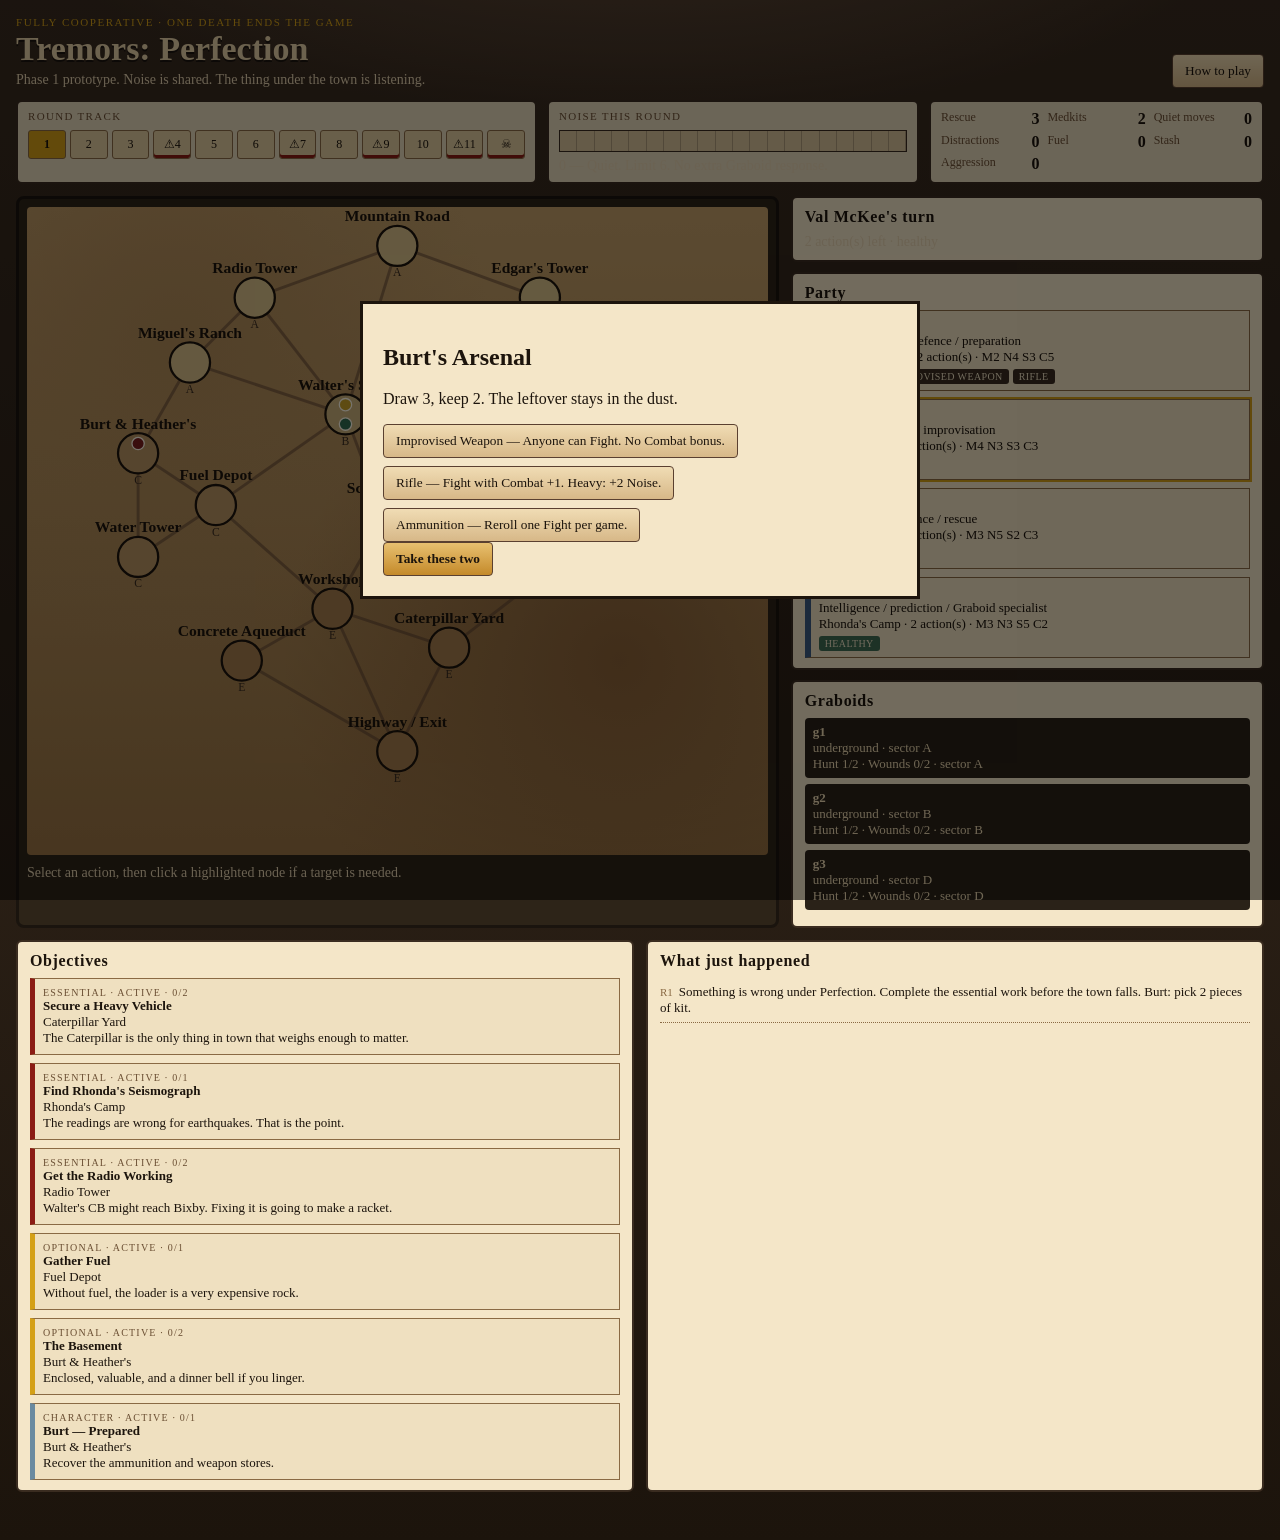
==== index.html @ 9f0be2ad "Apply unpublished Perfection ruleset at repo root. Noise floor of 1 per action (Don't Move / Quiet M" ====
<!doctype html>
<html lang="en">
  <head>
    <meta charset="utf-8" />
    <meta name="viewport" content="width=device-width, initial-scale=1" />
    <title>Tremors: Perfection</title>
    <link rel="stylesheet" href="./styles.css" />
  </head>
  <body>
    <div id="app">
      <header class="top">
        <div>
          <p class="kicker">Fully cooperative · one death ends the game</p>
          <h1>Tremors: Perfection</h1>
          <p class="tag">Phase 1 prototype. Noise is shared. The thing under the town is listening.</p>
        </div>
        <button id="helpBtn" type="button">How to play</button>
      </header>

      <section class="meters" aria-label="Round and noise">
        <div class="track-wrap">
          <div class="track-label">Round track</div>
          <ol id="roundTrack" class="round-track"></ol>
        </div>
        <div class="noise-wrap">
          <div class="track-label">Noise this round</div>
          <div id="noiseMeter" class="noise-meter"></div>
          <p id="noiseCaption" class="caption"></p>
        </div>
        <dl class="resources">
          <div><dt>Rescue</dt><dd id="resRescue">3</dd></div>
          <div><dt>Medkits</dt><dd id="resMed">2</dd></div>
          <div><dt>Quiet moves</dt><dd id="resQuiet">0</dd></div>
          <div><dt>Distractions</dt><dd id="resDist">0</dd></div>
          <div><dt>Fuel</dt><dd id="resFuel">0</dd></div>
          <div><dt>Stash</dt><dd id="resStash">0</dd></div>
          <div><dt>Aggression</dt><dd id="resAgg">0</dd></div>
        </dl>
      </section>

      <main class="board-layout">
        <section class="map-panel">
          <svg id="map" viewBox="0 0 100 100" role="img" aria-label="Map of Perfection"></svg>
          <p id="mapHint" class="caption">Select an action, then click a highlighted node if a target is needed.</p>
        </section>

        <aside class="side">
          <section class="panel" id="turnPanel">
            <h2 id="turnTitle">Turn</h2>
            <p id="turnStatus" class="lede"></p>
            <div id="actionList" class="actions"></div>
          </section>

          <section class="panel">
            <h2>Party</h2>
            <div id="party" class="party"></div>
          </section>

          <section class="panel">
            <h2>Graboids</h2>
            <div id="graboids" class="graboids"></div>
          </section>
        </aside>
      </main>

      <section class="bottom">
        <div class="panel">
          <h2>Objectives</h2>
          <div id="objectives" class="objectives"></div>
        </div>
        <div class="panel log-panel">
          <h2>What just happened</h2>
          <ol id="log" class="log"></ol>
        </div>
      </section>
    </div>

    <div id="modal" class="modal hidden" role="dialog" aria-modal="true">
      <div class="modal-card" id="modalCard"></div>
    </div>

    <div id="help" class="modal hidden" role="dialog" aria-modal="true">
      <div class="modal-card help-card">
        <h2>How to play</h2>
        <p>This is a solo-friendly table of the cooperative board game sketched in the design conversation. You control Val, Earl, Rhonda and Burt. <b>If anyone dies, everyone loses.</b></p>
        <ul>
          <li>Each character gets 2 actions (1 if Injured or Grabbed). Move, search, work objectives, divert, rescue, fight, rigs.</li>
          <li><b>Every action is at least 1 Noise</b> unless Rhonda has not moved this turn (Don't Move) or you spend a Quiet Move token.</li>
          <li>Round total: Quiet ≤8, Disturbed 9–14, Frenzy 15+. Location noise decays by 1 at the end of each round.</li>
          <li>Underground tokens climb a Hunt track. At Hunt 2 they <b>surface</b> and chase the nearest character.</li>
          <li>First catch by a worm: Threatened. The <b>same</b> worm catching you again: Grabbed. Miss 2 rounds and it submerges at Hunt 1.</li>
          <li>Grabbed keeps 1 action (Struggle). Rescue or Struggle pulls one node clear. 3 Rescue tokens for the game.</li>
          <li>Search: d6 + Search + node.search ≥ 9. Finds go to a shared stash (Pipe Bomb, Tripwire Bait, Fire Bomb, Line Rescue, Field Generator).</li>
          <li>Evacuate only from round 8+, essentials done, nobody grabbed or dead. Calamities on rounds 4, 7, 9, 11, 12.</li>
          <li>Finish every Essential objective and Evacuate, or still be alive with them done when round 12 ends.</li>
        </ul>
        <button id="helpClose" type="button">Close</button>
      </div>
    </div>

    <script src="./js/data.js"></script>
    <script src="./js/engine.js"></script>
    <script src="./js/ui.js"></script>
  </body>
</html>
---- styles.css ----
:root {
  --ink: #1c140c;
  --dust: #cbb089;
  --sand: #e8d2a8;
  --paper: #f4e6c8;
  --blood: #8b1c14;
  --rust: #a34a28;
  --sage: #3f6b52;
  --sky: #6a8aa0;
  --night: #2a2218;
  --gold: #d4a017;
}

* { box-sizing: border-box; }

html, body {
  margin: 0;
  background:
    radial-gradient(1200px 500px at 50% -10%, #6b5340 0%, transparent 55%),
    linear-gradient(#3a2c20, #1c140c);
  color: var(--ink);
  font-family: "Palatino Linotype", Palatino, "Book Antiqua", Georgia, serif;
}

#app {
  max-width: 1280px;
  margin: 0 auto;
  padding: 16px 16px 48px;
}

.top {
  display: flex;
  justify-content: space-between;
  align-items: flex-end;
  gap: 16px;
  color: var(--sand);
  margin-bottom: 12px;
}

.kicker {
  letter-spacing: 0.14em;
  text-transform: uppercase;
  font-size: 11px;
  margin: 0 0 4px;
  color: var(--gold);
}

h1 {
  font-size: 34px;
  margin: 0;
  line-height: 1;
  text-shadow: 0 2px 0 #0008;
}

.tag, .caption, .lede {
  margin: 6px 0 0;
  color: #e6d3b0;
  font-size: 14px;
}

button {
  font-family: inherit;
  cursor: pointer;
  border: 1px solid #5a4030;
  background: linear-gradient(#f0dcb4, #d7b888);
  color: var(--ink);
  padding: 8px 12px;
  border-radius: 4px;
}

button:hover { filter: brightness(1.05); }
button.primary { background: linear-gradient(#e8c070, #c48a2a); font-weight: 700; }
button.danger { background: linear-gradient(#c45a3a, #8b1c14); color: #fff; border-color: #4a120c; }
button:disabled { opacity: 0.45; cursor: not-allowed; }

.meters {
  display: grid;
  grid-template-columns: 1.4fr 1fr 0.9fr;
  gap: 10px;
  margin-bottom: 12px;
}

.track-wrap, .noise-wrap, .resources {
  background: #f4e6c8ee;
  border: 2px solid #3a2c20;
  border-radius: 6px;
  padding: 8px 10px;
}

.track-label {
  font-size: 11px;
  letter-spacing: 0.12em;
  text-transform: uppercase;
  color: #6a4e32;
}

.round-track {
  list-style: none;
  display: flex;
  gap: 4px;
  padding: 8px 0 0;
  margin: 0;
}

.round-track li {
  flex: 1;
  text-align: center;
  font-size: 12px;
  padding: 6px 0;
  background: #e2cc9f;
  border: 1px solid #8a6a44;
  border-radius: 3px;
}

.round-track li.now { background: var(--gold); font-weight: 700; }
.round-track li.warn { box-shadow: inset 0 -3px 0 var(--blood); }
.round-track li.done { opacity: 0.45; }

.noise-meter {
  display: flex;
  height: 22px;
  margin-top: 8px;
  border: 1px solid #3a2c20;
  overflow: hidden;
}

.noise-meter span {
  flex: 1;
  background: #d9c49a;
  border-right: 1px solid #3a2c2044;
}

.noise-meter span.on.quiet { background: #7ea36a; }
.noise-meter span.on.disturbed { background: #d4a017; }
.noise-meter span.on.frenzy { background: var(--blood); }

.resources {
  display: grid;
  grid-template-columns: repeat(3, 1fr);
  gap: 4px 8px;
  margin: 0;
}

.resources div { display: flex; justify-content: space-between; gap: 8px; }
.resources dt { font-size: 12px; color: #6a4e32; }
.resources dd { margin: 0; font-weight: 700; }

.board-layout {
  display: grid;
  grid-template-columns: 1.45fr 0.9fr;
  gap: 12px;
}

.map-panel {
  background: #2d2418;
  border: 3px solid #1a140e;
  border-radius: 8px;
  padding: 8px;
}

#map {
  width: 100%;
  height: min(72vh, 760px);
  background:
    radial-gradient(circle at 20% 20%, #b08a58 0%, transparent 40%),
    radial-gradient(circle at 80% 70%, #8a6238 0%, transparent 45%),
    linear-gradient(#c4a06a, #9a7444);
  border-radius: 4px;
}

.side { display: flex; flex-direction: column; gap: 10px; }

.panel {
  background: var(--paper);
  border: 2px solid #3a2c20;
  border-radius: 6px;
  padding: 10px 12px;
}

.panel h2 {
  margin: 0 0 8px;
  font-size: 16px;
  letter-spacing: 0.04em;
}

.actions { display: flex; flex-direction: column; gap: 6px; }
.actions button { text-align: left; }

.party { display: flex; flex-direction: column; gap: 8px; }

.char-card {
  border: 1px solid #8a6a44;
  border-left: 6px solid var(--color, #444);
  padding: 6px 8px;
  background: #efe0c0;
  font-size: 13px;
}

.char-card.active { outline: 2px solid var(--gold); }
.char-card b { display: block; font-size: 14px; }
.badges { display: flex; flex-wrap: wrap; gap: 4px; margin-top: 4px; }
.badge {
  font-size: 10px;
  letter-spacing: 0.04em;
  text-transform: uppercase;
  background: #3a2c20;
  color: #f4e6c8;
  padding: 2px 6px;
  border-radius: 3px;
}
.badge.warn { background: var(--blood); }
.badge.ok { background: var(--sage); }

.graboids { font-size: 13px; }
.graboid {
  padding: 6px 8px;
  margin-bottom: 6px;
  background: #2a2218;
  color: #f0dcb4;
  border-radius: 4px;
}
.graboid.surfaced { background: var(--blood); color: #fff; }

.bottom {
  display: grid;
  grid-template-columns: 1fr 1fr;
  gap: 12px;
  margin-top: 12px;
}

.objectives { display: flex; flex-direction: column; gap: 8px; }
.obj {
  border: 1px solid #8a6a44;
  padding: 8px;
  background: #efe0c0;
  font-size: 13px;
}
.obj.essential { border-left: 5px solid var(--blood); }
.obj.optional { border-left: 5px solid var(--gold); }
.obj.character { border-left: 5px solid var(--sky); }
.obj.passed { opacity: 0.65; }
.obj.failed { background: #e8c0b0; }
.obj .kind { font-size: 10px; letter-spacing: 0.12em; text-transform: uppercase; color: #6a4e32; }

.log {
  list-style: none;
  margin: 0;
  padding: 0;
  max-height: 280px;
  overflow: auto;
  font-size: 13px;
}
.log li {
  padding: 6px 0;
  border-bottom: 1px dotted #8a6a44;
}
.log .round-tag { color: #8a6a44; font-size: 11px; margin-right: 6px; }

.node-hit { cursor: pointer; }
.node-label { font-size: 2.4px; font-weight: 700; fill: #1c140c; pointer-events: none; }
.node-sub { font-size: 1.8px; fill: #3a2c20; pointer-events: none; }

.modal {
  position: fixed;
  inset: 0;
  background: #0008;
  display: flex;
  align-items: center;
  justify-content: center;
  padding: 20px;
  z-index: 20;
}
.modal.hidden { display: none; }
.modal-card {
  background: var(--paper);
  border: 3px solid #1c140c;
  max-width: 560px;
  width: 100%;
  padding: 20px;
  max-height: 90vh;
  overflow: auto;
}
.help-card ul { padding-left: 18px; }
.help-card li { margin: 8px 0; }
.choice-row { display: flex; flex-wrap: wrap; gap: 8px; margin-top: 12px; }

.end-banner {
  position: sticky;
  top: 0;
  z-index: 5;
  padding: 10px 12px;
  margin-bottom: 10px;
  font-weight: 700;
}
.end-banner.win { background: #3f6b52; color: #f4e6c8; }
.end-banner.loss { background: var(--blood); color: #fff; }

@media (max-width: 980px) {
  .meters, .board-layout, .bottom { grid-template-columns: 1fr; }
  #map { height: 62vh; }
}
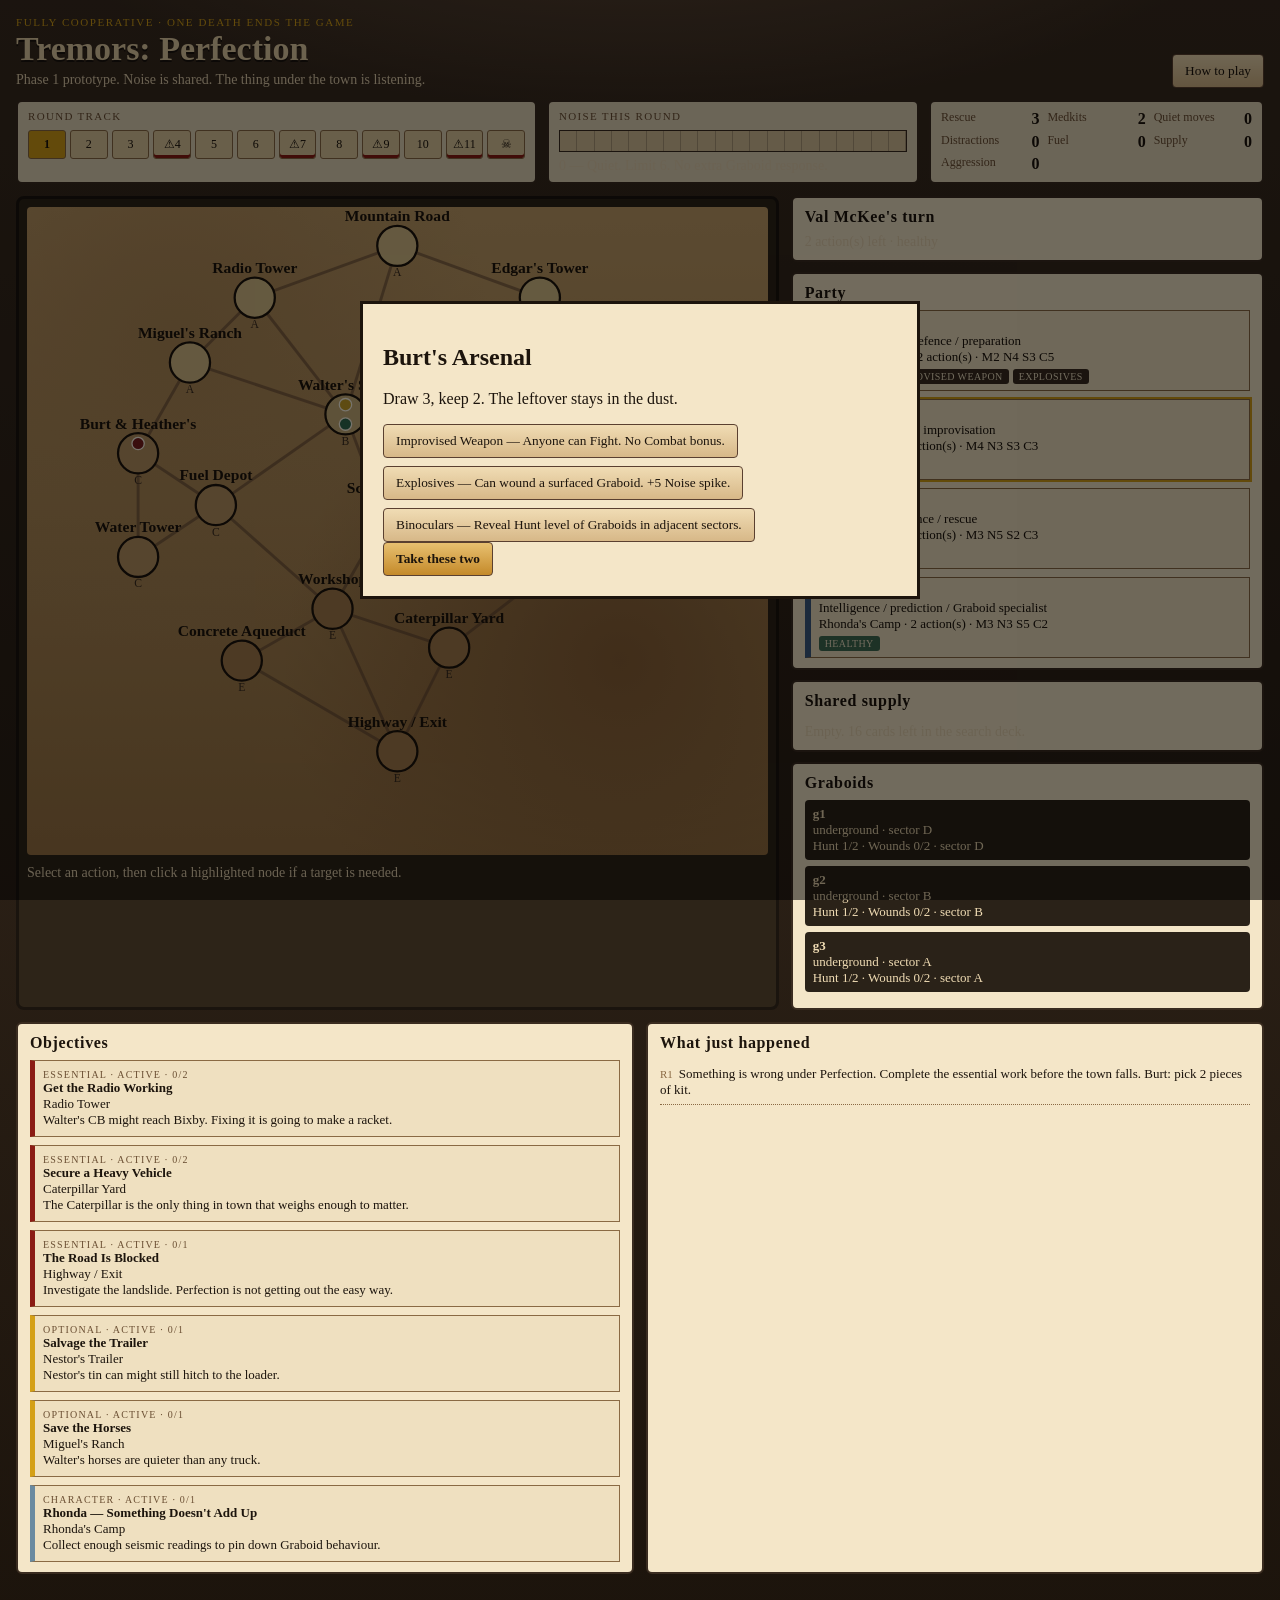
==== commit e772e8e3: "Add combinable search items and five rig recipes. Search now draws from a 16-card deck into a shared" ====
--- a/index.html
+++ b/index.html
@@ -33,7 +33,7 @@
           <div><dt>Quiet moves</dt><dd id="resQuiet">0</dd></div>
           <div><dt>Distractions</dt><dd id="resDist">0</dd></div>
           <div><dt>Fuel</dt><dd id="resFuel">0</dd></div>
-          <div><dt>Stash</dt><dd id="resStash">0</dd></div>
+          <div><dt>Supply</dt><dd id="resStash">0</dd></div>
           <div><dt>Aggression</dt><dd id="resAgg">0</dd></div>
         </dl>
       </section>
@@ -54,6 +54,11 @@
           <section class="panel">
             <h2>Party</h2>
             <div id="party" class="party"></div>
+          </section>
+
+          <section class="panel">
+            <h2>Shared supply</h2>
+            <div id="supply" class="supply"></div>
           </section>
 
           <section class="panel">
@@ -84,13 +89,14 @@
         <h2>How to play</h2>
         <p>This is a solo-friendly table of the cooperative board game sketched in the design conversation. You control Val, Earl, Rhonda and Burt. <b>If anyone dies, everyone loses.</b></p>
         <ul>
-          <li>Each character gets 2 actions (1 if Injured or Grabbed). Move, search, work objectives, divert, rescue, fight, rigs.</li>
+          <li>Each character gets 2 actions (1 if Injured or Grabbed). Move, search, work objectives, divert, rescue, fight, use items, rig combos.</li>
           <li><b>Every action is at least 1 Noise</b> unless Rhonda has not moved this turn (Don't Move) or you spend a Quiet Move token.</li>
           <li>Round total: Quiet ≤8, Disturbed 9–14, Frenzy 15+. Location noise decays by 1 at the end of each round.</li>
           <li>Underground tokens climb a Hunt track. At Hunt 2 they <b>surface</b> and chase the nearest character.</li>
           <li>First catch by a worm: Threatened. The <b>same</b> worm catching you again: Grabbed. Miss 2 rounds and it submerges at Hunt 1.</li>
           <li>Grabbed keeps 1 action (Struggle). Rescue or Struggle pulls one node clear. 3 Rescue tokens for the game.</li>
-          <li>Search: d6 + Search + node.search ≥ 9. Finds go to a shared stash (Pipe Bomb, Tripwire Bait, Fire Bomb, Line Rescue, Field Generator).</li>
+          <li>Search: d6 + Search + node.search ≥ 9 (the target rises by 1 after each find at that node). Draws from a 16-card item deck into a shared supply.</li>
+          <li>Items are minor alone. Combine two: Pipe Bomb, Tripwire Bait (next surface at a node you pick, no ambush), Fire Bomb, Line Rescue, Field Generator.</li>
           <li>Evacuate only from round 8+, essentials done, nobody grabbed or dead. Calamities on rounds 4, 7, 9, 11, 12.</li>
           <li>Finish every Essential objective and Evacuate, or still be alive with them done when round 12 ends.</li>
         </ul>
--- a/styles.css
+++ b/styles.css
@@ -212,6 +212,10 @@
 .badge.ok { background: var(--sage); }
 
 .graboids { font-size: 13px; }
+
+.supply { font-size: 13px; display: flex; flex-direction: column; gap: 6px; }
+.supply-row b { display: block; }
+.supply-row div { color: #6a4e32; }
 .graboid {
   padding: 6px 8px;
   margin-bottom: 6px;
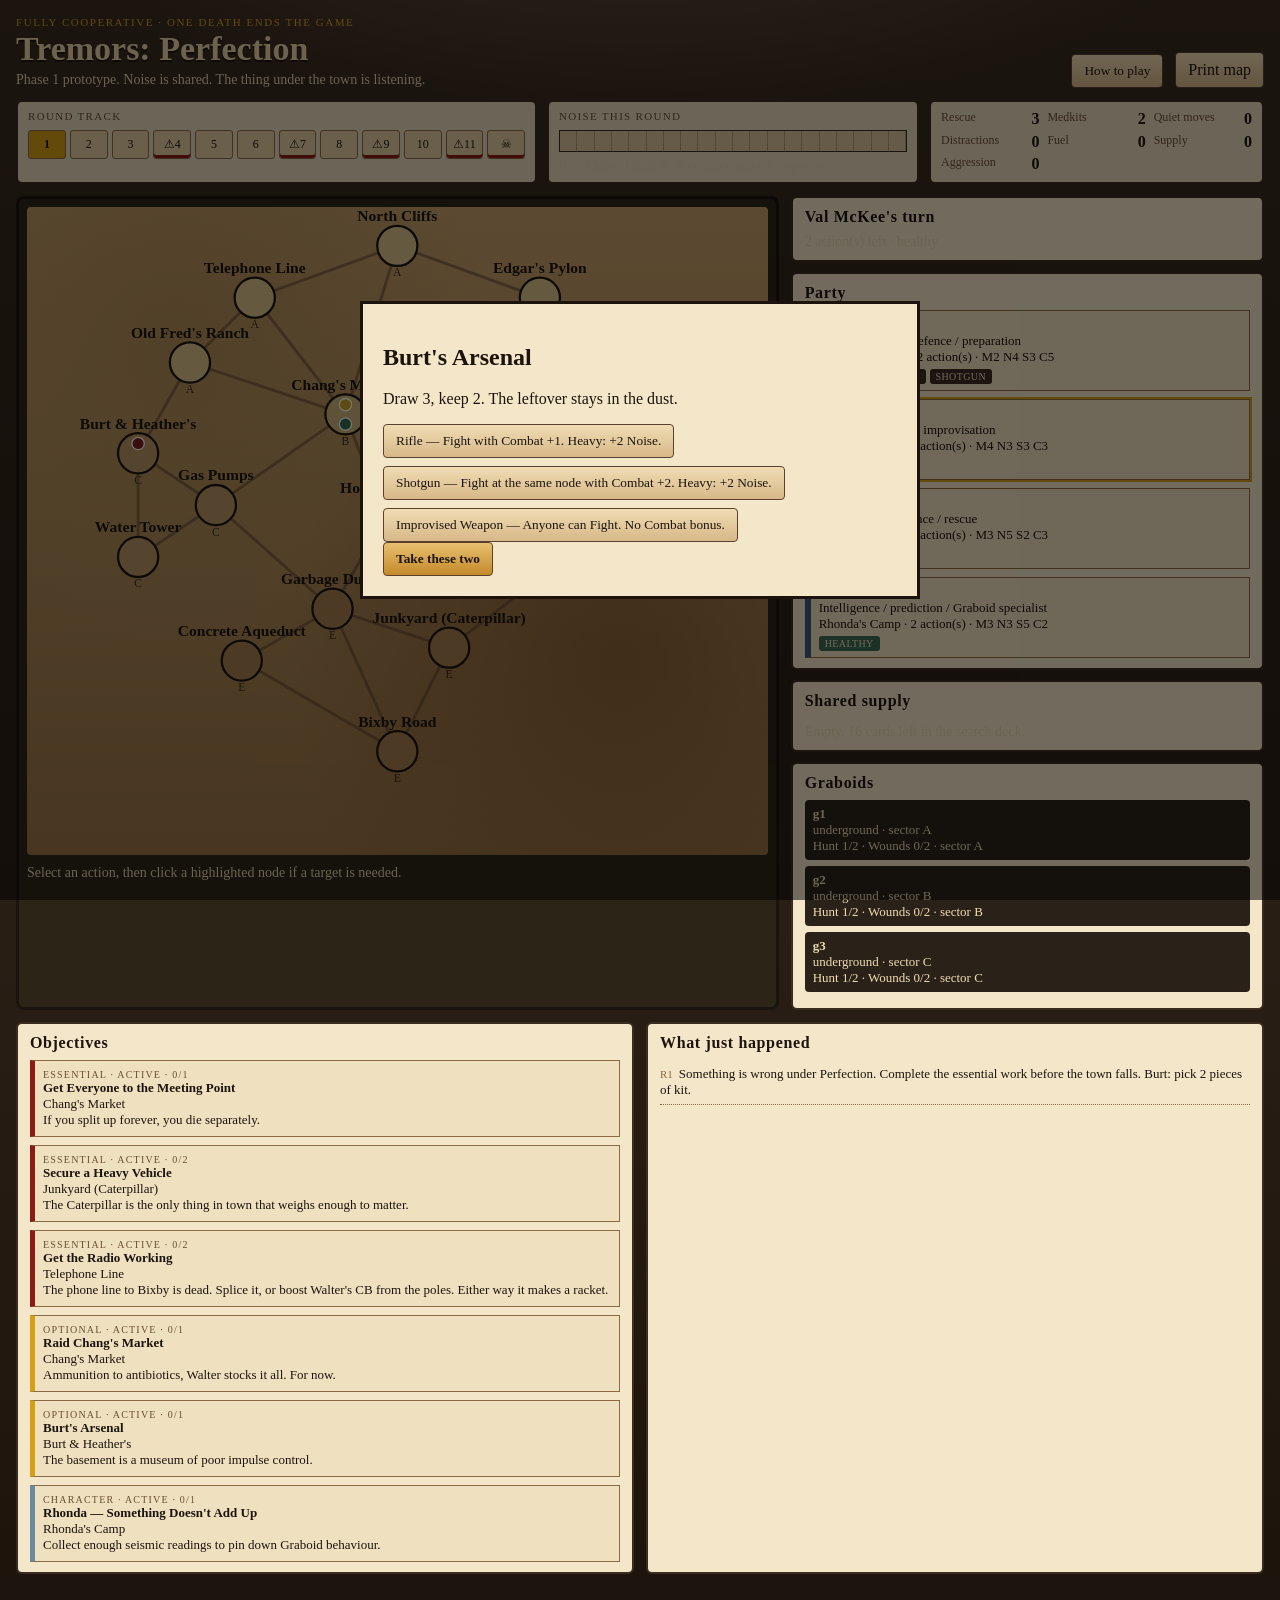
==== commit 7c4d3cab: "Add a printable Phase 1 map. Landscape letter/A4 page of the current 18-node hybrid board (town plus" ====
--- a/index.html
+++ b/index.html
@@ -14,7 +14,10 @@
           <h1>Tremors: Perfection</h1>
           <p class="tag">Phase 1 prototype. Noise is shared. The thing under the town is listening.</p>
         </div>
-        <button id="helpBtn" type="button">How to play</button>
+        <div>
+          <button id="helpBtn" type="button">How to play</button>
+          <a href="./print/map.html" style="display:inline-block;margin-left:8px;padding:8px 12px;border:1px solid #5a4030;background:linear-gradient(#f0dcb4,#d7b888);color:#1c140c;text-decoration:none;border-radius:4px;">Print map</a>
+        </div>
       </header>
 
       <section class="meters" aria-label="Round and noise">
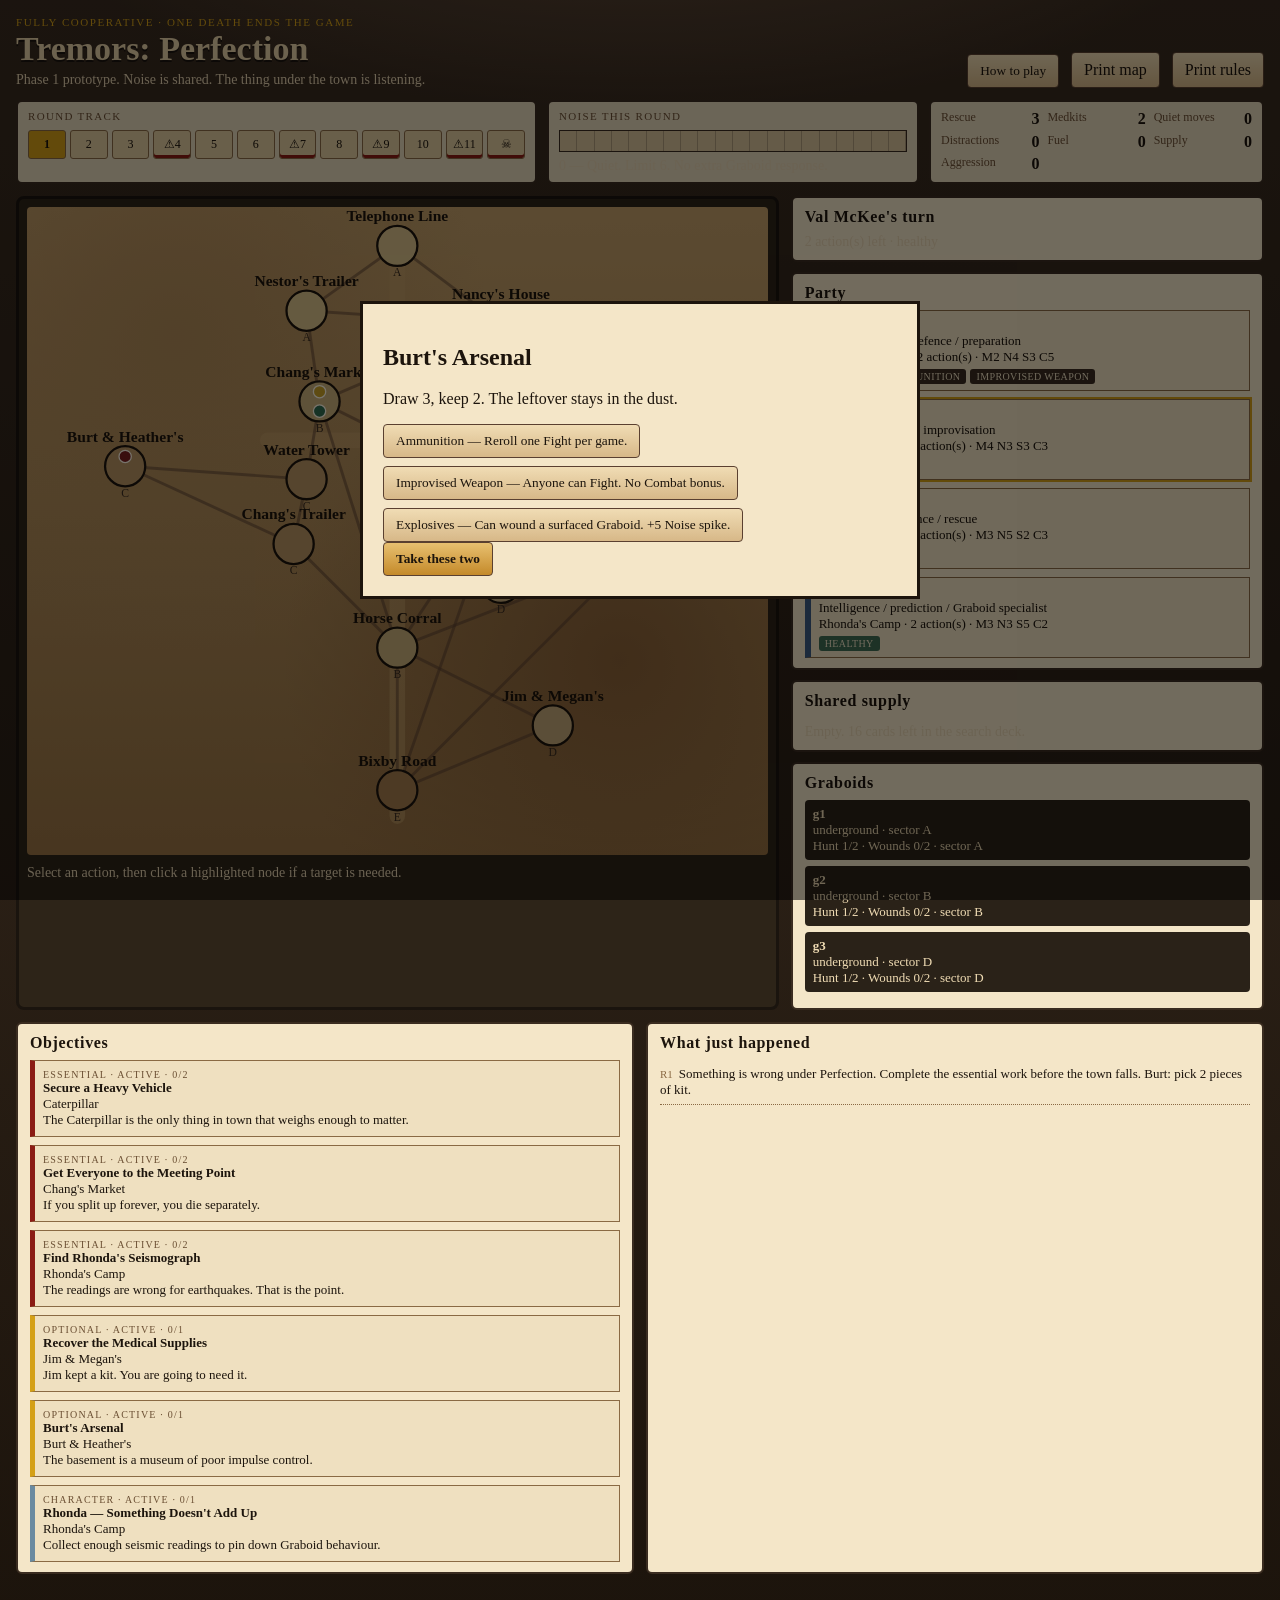
==== commit 0a69a896: "Add a one-page printable playtest rules sheet. Dense two-column letter copy of the live Phase 1 engi" ====
--- a/index.html
+++ b/index.html
@@ -17,6 +17,7 @@
         <div>
           <button id="helpBtn" type="button">How to play</button>
           <a href="./print/map.html" style="display:inline-block;margin-left:8px;padding:8px 12px;border:1px solid #5a4030;background:linear-gradient(#f0dcb4,#d7b888);color:#1c140c;text-decoration:none;border-radius:4px;">Print map</a>
+          <a href="./print/rules.html" style="display:inline-block;margin-left:8px;padding:8px 12px;border:1px solid #5a4030;background:linear-gradient(#f0dcb4,#d7b888);color:#1c140c;text-decoration:none;border-radius:4px;">Print rules</a>
         </div>
       </header>
 
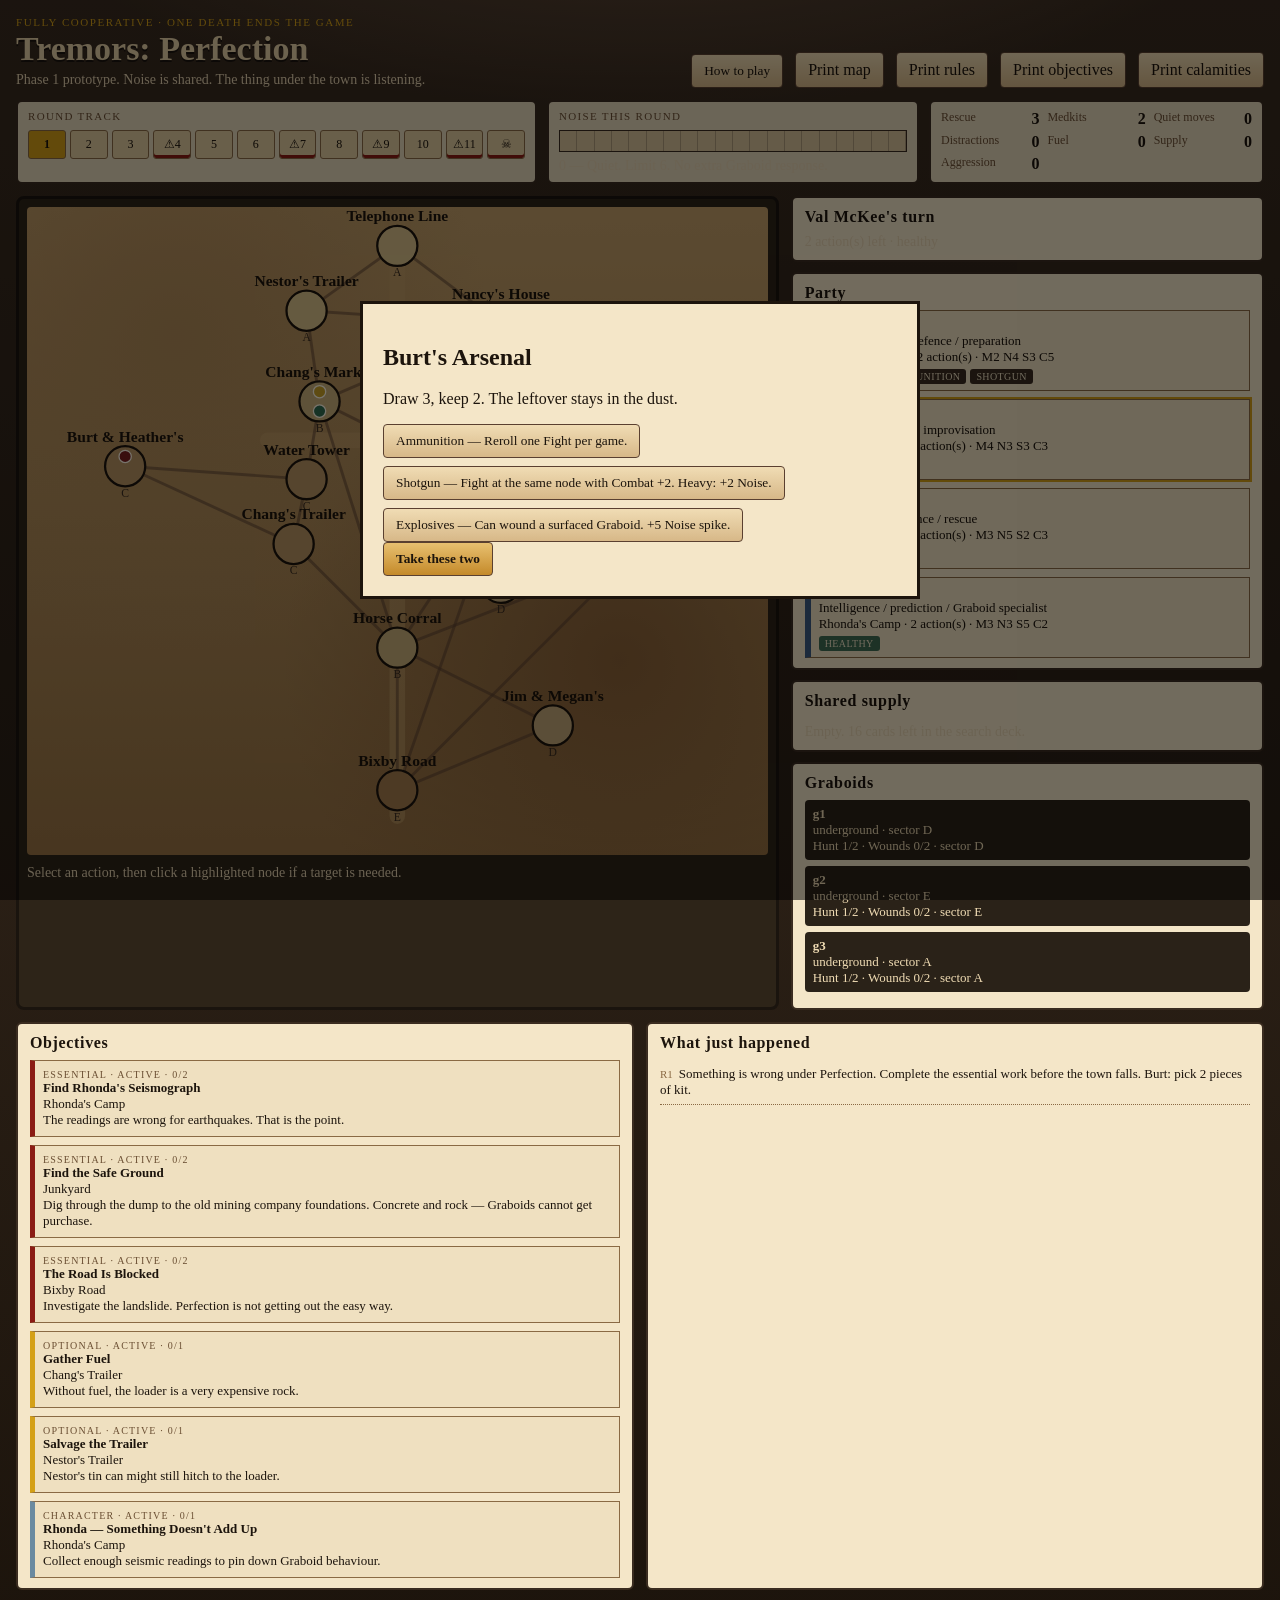
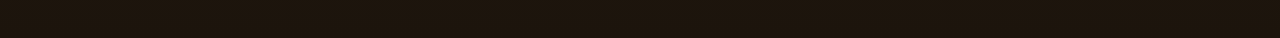
==== commit a419a089: "Add printable objective and calamity card decks Create poker-sized print pages generated from js/dat" ====
--- a/index.html
+++ b/index.html
@@ -18,6 +18,8 @@
           <button id="helpBtn" type="button">How to play</button>
           <a href="./print/map.html" style="display:inline-block;margin-left:8px;padding:8px 12px;border:1px solid #5a4030;background:linear-gradient(#f0dcb4,#d7b888);color:#1c140c;text-decoration:none;border-radius:4px;">Print map</a>
           <a href="./print/rules.html" style="display:inline-block;margin-left:8px;padding:8px 12px;border:1px solid #5a4030;background:linear-gradient(#f0dcb4,#d7b888);color:#1c140c;text-decoration:none;border-radius:4px;">Print rules</a>
+          <a href="./print/objectives.html" style="display:inline-block;margin-left:8px;padding:8px 12px;border:1px solid #5a4030;background:linear-gradient(#f0dcb4,#d7b888);color:#1c140c;text-decoration:none;border-radius:4px;">Print objectives</a>
+          <a href="./print/calamities.html" style="display:inline-block;margin-left:8px;padding:8px 12px;border:1px solid #5a4030;background:linear-gradient(#f0dcb4,#d7b888);color:#1c140c;text-decoration:none;border-radius:4px;">Print calamities</a>
         </div>
       </header>
 
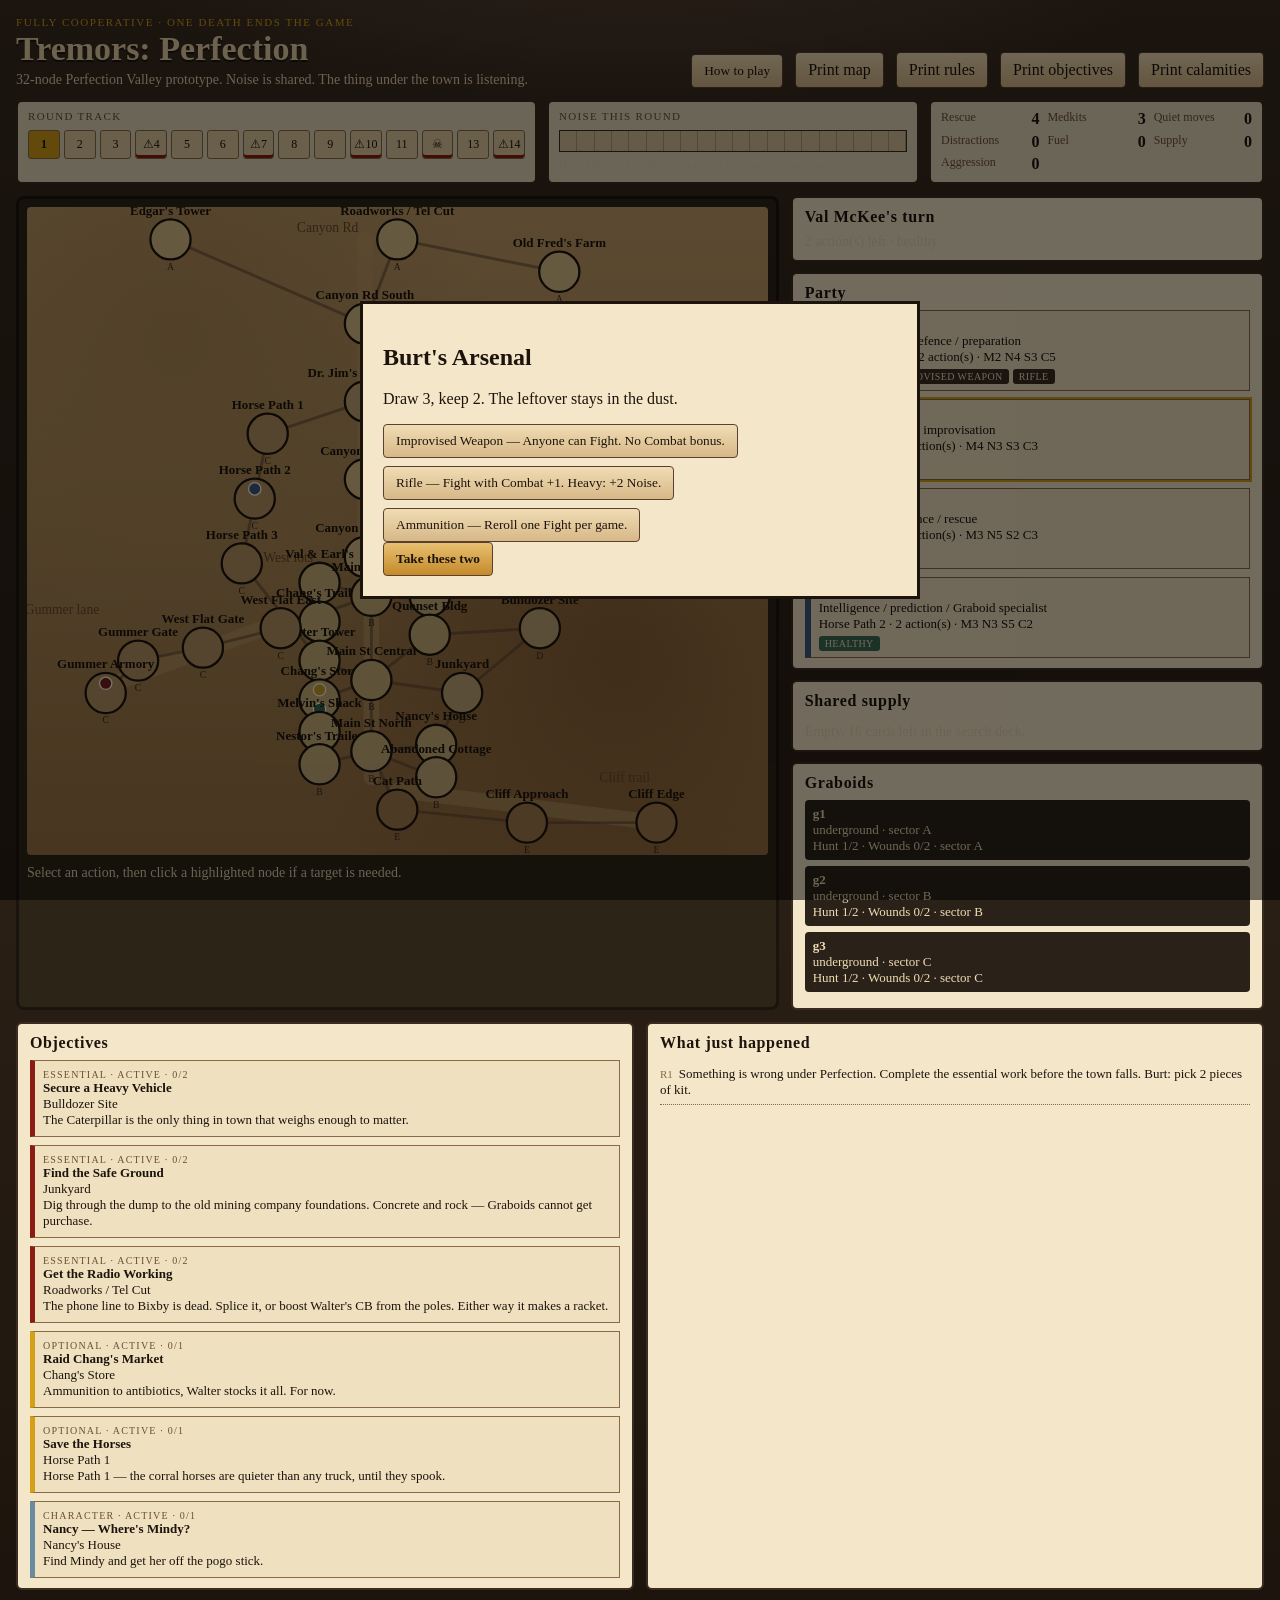
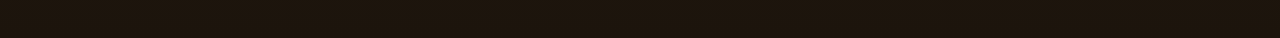
==== commit 1ee09710: "Wire 32-node Perfection Valley board into game engine Load nodes, routes, sectors, and streets from " ====
--- a/index.html
+++ b/index.html
@@ -12,7 +12,7 @@
         <div>
           <p class="kicker">Fully cooperative · one death ends the game</p>
           <h1>Tremors: Perfection</h1>
-          <p class="tag">Phase 1 prototype. Noise is shared. The thing under the town is listening.</p>
+          <p class="tag">32-node Perfection Valley prototype. Noise is shared. The thing under the town is listening.</p>
         </div>
         <div>
           <button id="helpBtn" type="button">How to play</button>
@@ -103,13 +103,14 @@
           <li>Grabbed keeps 1 action (Struggle). Rescue or Struggle pulls one node clear. 3 Rescue tokens for the game.</li>
           <li>Search: d6 + Search + node.search ≥ 9 (the target rises by 1 after each find at that node). Draws from a 16-card item deck into a shared supply.</li>
           <li>Items are minor alone. Combine two: Pipe Bomb, Tripwire Bait (next surface at a node you pick, no ambush), Fire Bomb, Line Rescue, Field Generator.</li>
-          <li>Evacuate only from round 8+, essentials done, nobody grabbed or dead. Calamities on rounds 4, 7, 9, 11, 12.</li>
-          <li>Finish every Essential objective and Evacuate, or still be alive with them done when round 12 ends.</li>
+          <li>Evacuate only from round 10+, essentials done, nobody grabbed or dead. Calamities on rounds 4, 7, 10, 12, 14.</li>
+          <li>Finish every Essential objective and Evacuate, or still be alive with them done when round 14 ends.</li>
         </ul>
         <button id="helpClose" type="button">Close</button>
       </div>
     </div>
 
+    <script src="./js/valley-board.js"></script>
     <script src="./js/data.js"></script>
     <script src="./js/engine.js"></script>
     <script src="./js/ui.js"></script>
--- a/styles.css
+++ b/styles.css
@@ -261,8 +261,8 @@
 .log .round-tag { color: #8a6a44; font-size: 11px; margin-right: 6px; }
 
 .node-hit { cursor: pointer; }
-.node-label { font-size: 2.4px; font-weight: 700; fill: #1c140c; pointer-events: none; }
-.node-sub { font-size: 1.8px; fill: #3a2c20; pointer-events: none; }
+.node-label { font-size: 2px; font-weight: 700; fill: #1c140c; pointer-events: none; }
+.node-sub { font-size: 1.5px; fill: #3a2c20; pointer-events: none; }
 
 .modal {
   position: fixed;
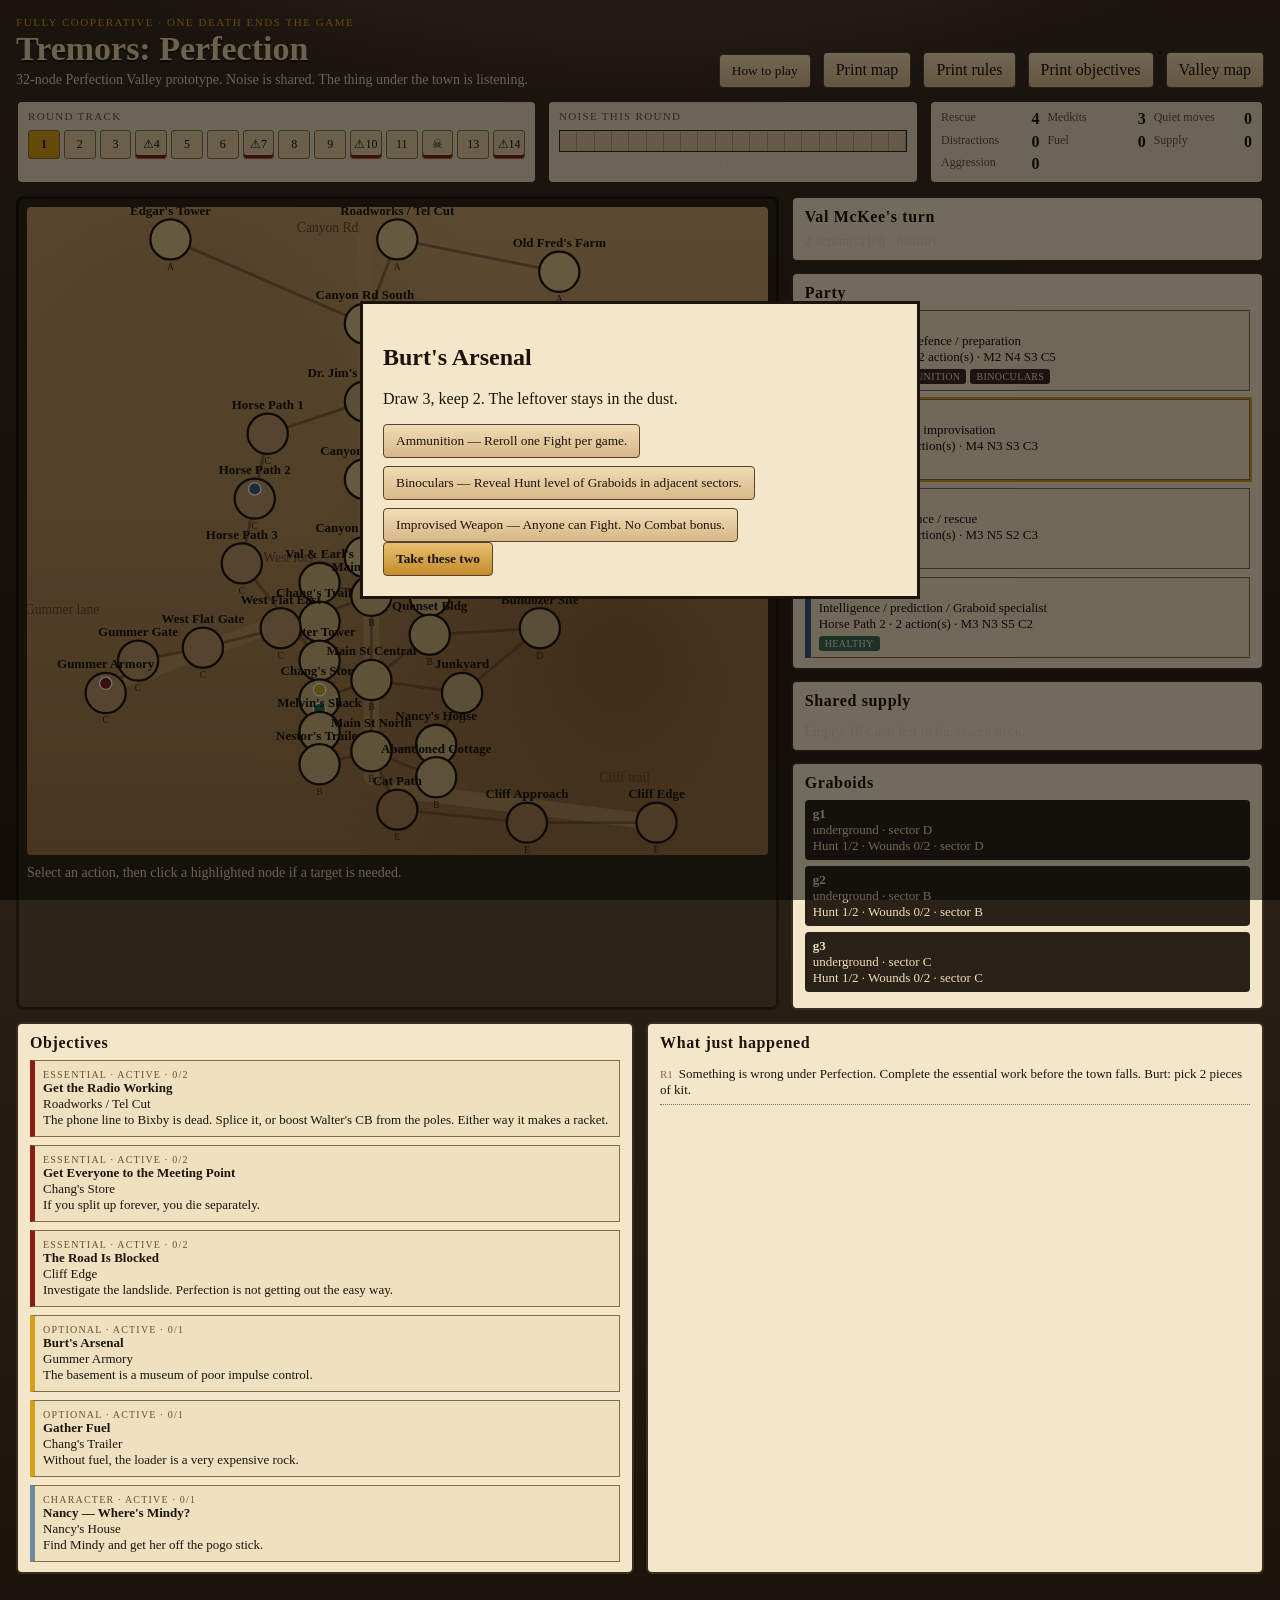
==== commit ff61d097: "Add thematic 300 DPI Perfection Valley board map Save the movie-style tactical map renderer (terrain" ====
--- a/index.html
+++ b/index.html
@@ -19,7 +19,7 @@
           <a href="./print/map.html" style="display:inline-block;margin-left:8px;padding:8px 12px;border:1px solid #5a4030;background:linear-gradient(#f0dcb4,#d7b888);color:#1c140c;text-decoration:none;border-radius:4px;">Print map</a>
           <a href="./print/rules.html" style="display:inline-block;margin-left:8px;padding:8px 12px;border:1px solid #5a4030;background:linear-gradient(#f0dcb4,#d7b888);color:#1c140c;text-decoration:none;border-radius:4px;">Print rules</a>
           <a href="./print/objectives.html" style="display:inline-block;margin-left:8px;padding:8px 12px;border:1px solid #5a4030;background:linear-gradient(#f0dcb4,#d7b888);color:#1c140c;text-decoration:none;border-radius:4px;">Print objectives</a>
-          <a href="./print/calamities.html" style="display:inline-block;margin-left:8px;padding:8px 12px;border:1px solid #5a4030;background:linear-gradient(#f0dcb4,#d7b888);color:#1c140c;text-decoration:none;border-radius:4px;">Print calamities</a>
+          <a href="./docs/Perfection_Valley_Full_Board_Map.png" style="display:inline-block;margin-left:8px;padding:8px 12px;border:1px solid #5a4030;background:linear-gradient(#f0dcb4,#d7b888);color:#1c140c;text-decoration:none;border-radius:4px;">Valley map</a>
         </div>
       </header>
 
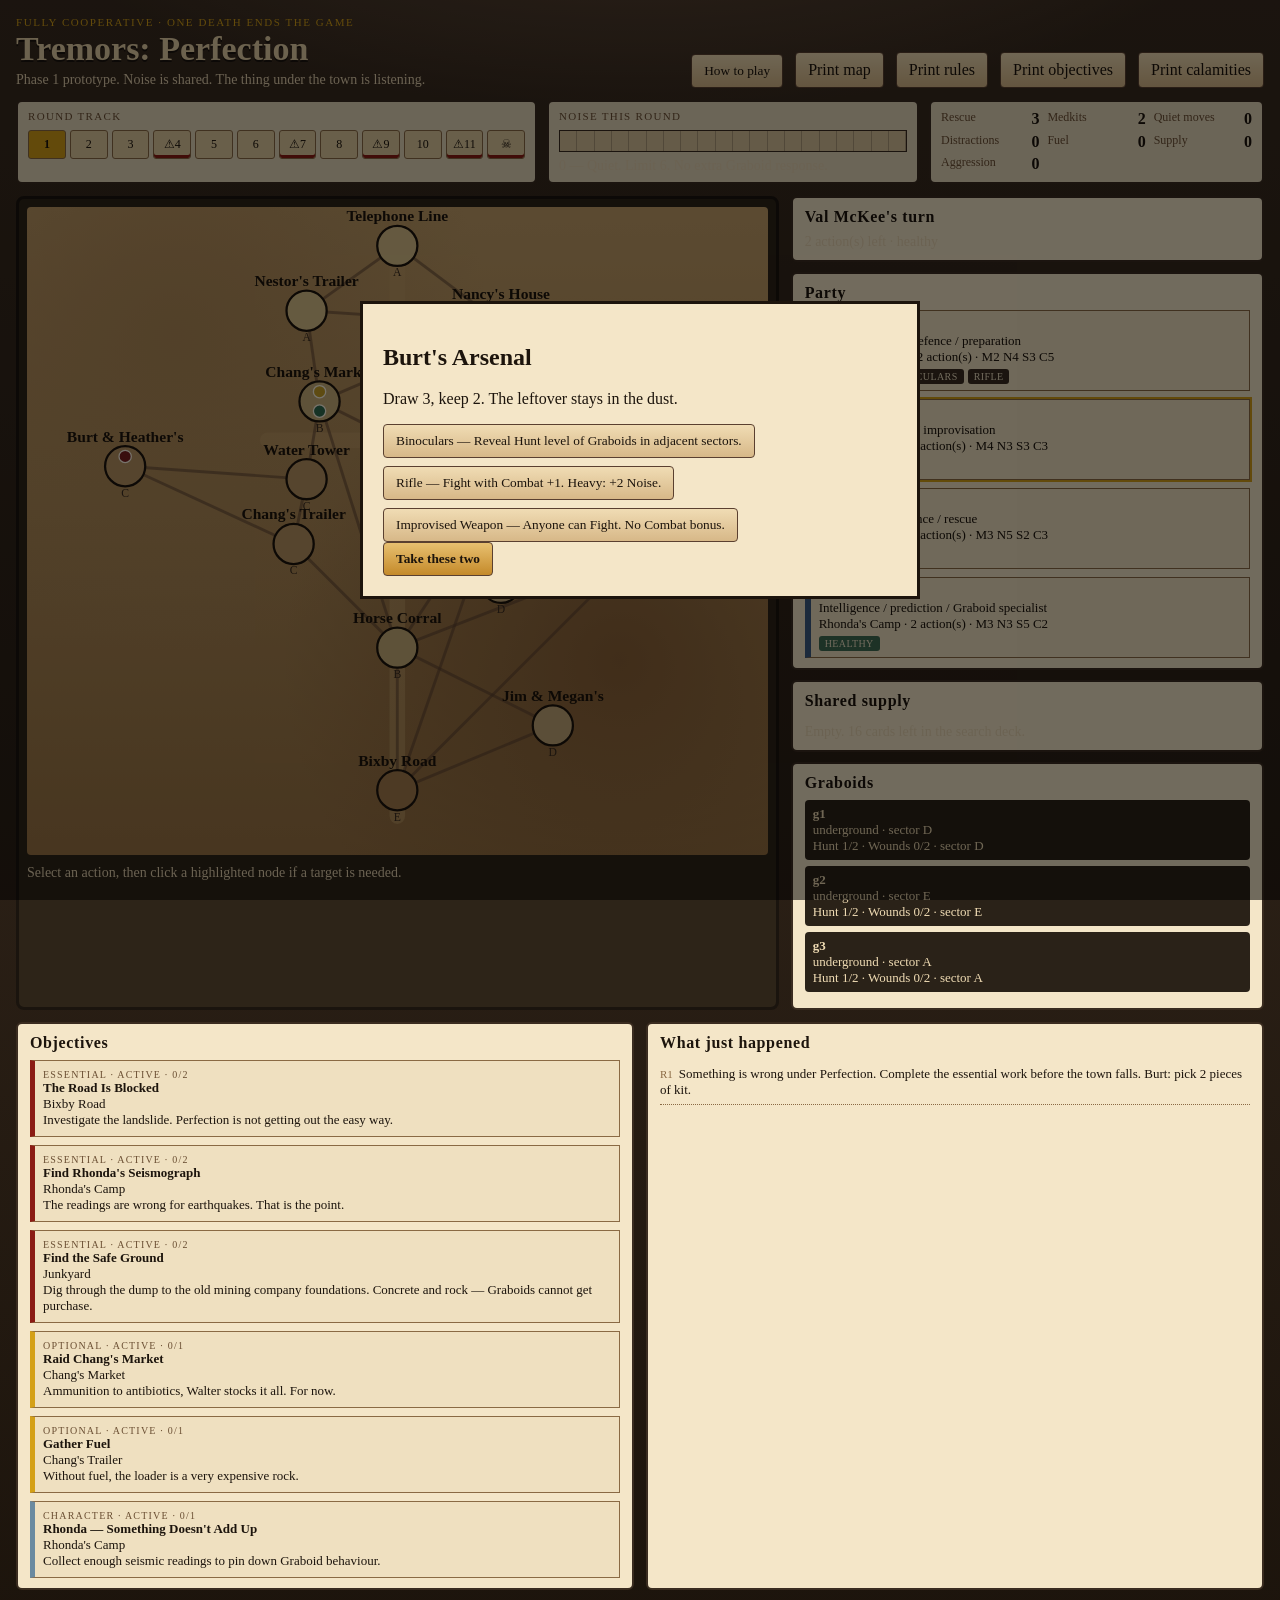
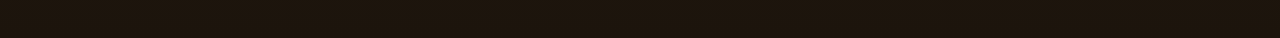
==== commit aad8a0ca: "Merge c8762d3a592174c06cbaf2d57c28cc647cfc57ff into 9f0be2ad36c77ed229ce84aab3539248c070256b" ====
--- a/index.html
+++ b/index.html
@@ -12,14 +12,14 @@
         <div>
           <p class="kicker">Fully cooperative · one death ends the game</p>
           <h1>Tremors: Perfection</h1>
-          <p class="tag">32-node Perfection Valley prototype. Noise is shared. The thing under the town is listening.</p>
+          <p class="tag">Phase 1 prototype. Noise is shared. The thing under the town is listening.</p>
         </div>
         <div>
           <button id="helpBtn" type="button">How to play</button>
           <a href="./print/map.html" style="display:inline-block;margin-left:8px;padding:8px 12px;border:1px solid #5a4030;background:linear-gradient(#f0dcb4,#d7b888);color:#1c140c;text-decoration:none;border-radius:4px;">Print map</a>
           <a href="./print/rules.html" style="display:inline-block;margin-left:8px;padding:8px 12px;border:1px solid #5a4030;background:linear-gradient(#f0dcb4,#d7b888);color:#1c140c;text-decoration:none;border-radius:4px;">Print rules</a>
           <a href="./print/objectives.html" style="display:inline-block;margin-left:8px;padding:8px 12px;border:1px solid #5a4030;background:linear-gradient(#f0dcb4,#d7b888);color:#1c140c;text-decoration:none;border-radius:4px;">Print objectives</a>
-          <a href="./docs/Perfection_Valley_Full_Board_Map.png" style="display:inline-block;margin-left:8px;padding:8px 12px;border:1px solid #5a4030;background:linear-gradient(#f0dcb4,#d7b888);color:#1c140c;text-decoration:none;border-radius:4px;">Valley map</a>
+          <a href="./print/calamities.html" style="display:inline-block;margin-left:8px;padding:8px 12px;border:1px solid #5a4030;background:linear-gradient(#f0dcb4,#d7b888);color:#1c140c;text-decoration:none;border-radius:4px;">Print calamities</a>
         </div>
       </header>
 
@@ -103,14 +103,13 @@
           <li>Grabbed keeps 1 action (Struggle). Rescue or Struggle pulls one node clear. 3 Rescue tokens for the game.</li>
           <li>Search: d6 + Search + node.search ≥ 9 (the target rises by 1 after each find at that node). Draws from a 16-card item deck into a shared supply.</li>
           <li>Items are minor alone. Combine two: Pipe Bomb, Tripwire Bait (next surface at a node you pick, no ambush), Fire Bomb, Line Rescue, Field Generator.</li>
-          <li>Evacuate only from round 10+, essentials done, nobody grabbed or dead. Calamities on rounds 4, 7, 10, 12, 14.</li>
-          <li>Finish every Essential objective and Evacuate, or still be alive with them done when round 14 ends.</li>
+          <li>Evacuate only from round 8+, essentials done, nobody grabbed or dead. Calamities on rounds 4, 7, 9, 11, 12.</li>
+          <li>Finish every Essential objective and Evacuate, or still be alive with them done when round 12 ends.</li>
         </ul>
         <button id="helpClose" type="button">Close</button>
       </div>
     </div>
 
-    <script src="./js/valley-board.js"></script>
     <script src="./js/data.js"></script>
     <script src="./js/engine.js"></script>
     <script src="./js/ui.js"></script>
--- a/styles.css
+++ b/styles.css
@@ -261,8 +261,8 @@
 .log .round-tag { color: #8a6a44; font-size: 11px; margin-right: 6px; }
 
 .node-hit { cursor: pointer; }
-.node-label { font-size: 2px; font-weight: 700; fill: #1c140c; pointer-events: none; }
-.node-sub { font-size: 1.5px; fill: #3a2c20; pointer-events: none; }
+.node-label { font-size: 2.4px; font-weight: 700; fill: #1c140c; pointer-events: none; }
+.node-sub { font-size: 1.8px; fill: #3a2c20; pointer-events: none; }
 
 .modal {
   position: fixed;
